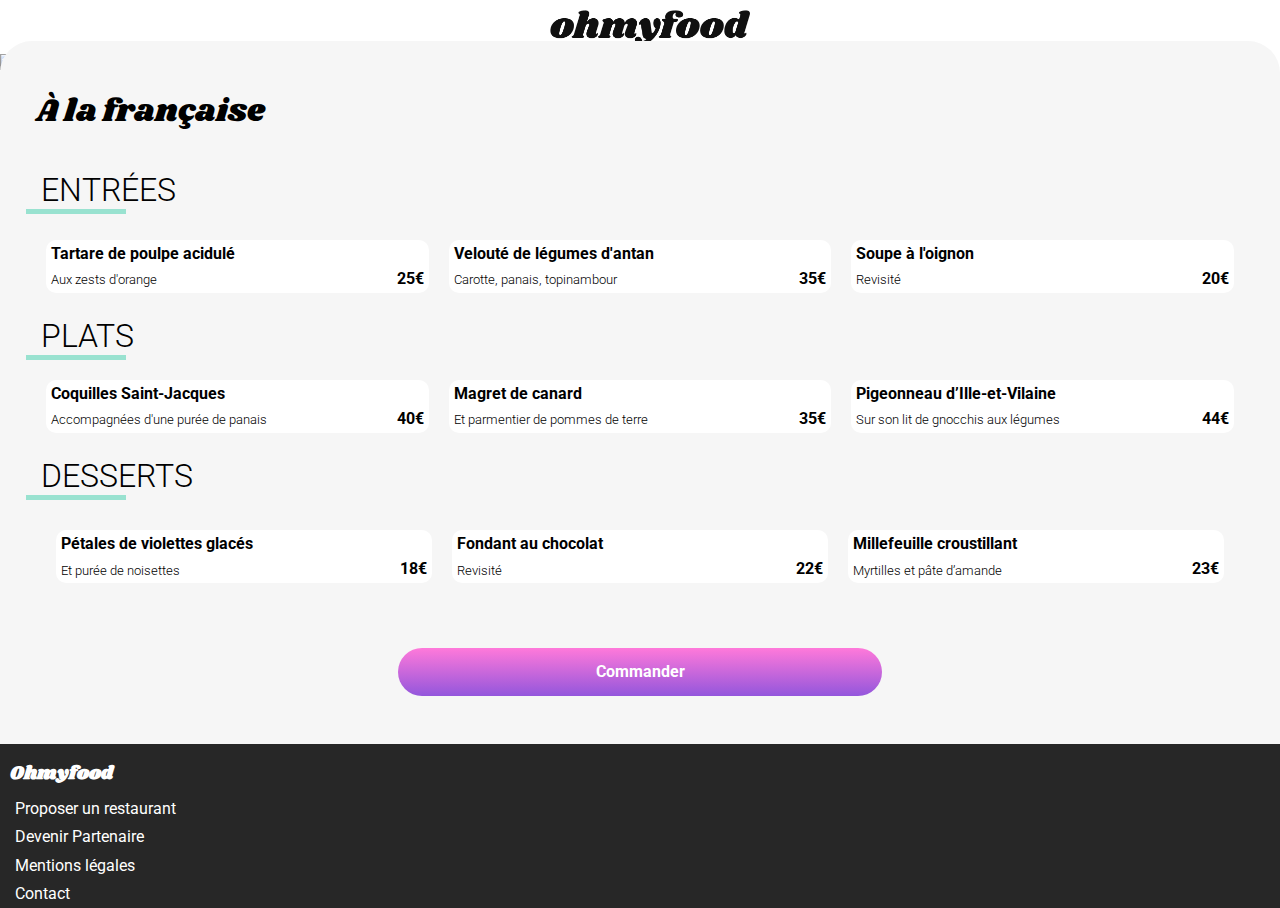
==== A_la_francaise.html @ 0547a81b "changement de repertoire" ====
<!doctype html>
<html lang="fr">

<head>
    <meta charset="UTF-8">
    <meta http-equiv="X-UA-Compatible" content="IE=edge">
    <meta name="viewport" content="width=device-width, initial-scale=1.0">
    <title>Ohmyfood!</title>
    <link rel="stylesheet" href="css/normalize.css">
    <link rel="preconnect" href="https://fonts.googleapis.com">
    <link rel="preconnect" href="https://fonts.gstatic.com" crossorigin>
    <link href="https://fonts.googleapis.com/css2?family=Roboto:wght@100;300;400;500;700&display=swap" rel="stylesheet">
    <link href="https://fonts.googleapis.com/css2?family=Shrikhand&display=swap" rel="stylesheet">
    <link rel="stylesheet" href="css/style.css">
    <link rel="stylesheet" href="https://cdnjs.cloudflare.com/ajax/libs/font-awesome/6.2.0/css/all.min.css"
        integrity="sha512-xh6O/CkQoPOWDdYTDqeRdPCVd1SpvCA9XXcUnZS2FmJNp1coAFzvtCN9BmamE+4aHK8yyUHUSCcJHgXloTyT2A=="
        crossorigin="anonymous" referrerpolicy="no-referrer" />
</head>

<body>
    <header class="header row">
        <div class="row bloc100 mt10">
            <a href="/ohmyfood/index.html"><i class="fa-solid fa-arrow-left homearrow pl20 grey"></i></a>
        <h1 class="center"><img class="logo" id="logo" src="./image/ohmyfoodlogo.png" alt="Logo"></h1>
        </div>
    </header>
    <main class="mb-20">
        
    <!-- titre -->
    <img class="headimg m0" src="/ohmyfood/image/a_la_francaise.jpg" alt="'Restaurant 'A la francaise'">
    <section class="brtop bloc100 m0 bg-grey3 mt-32 position p16">
        
        <section class="menuheader">
            <div class="grid">
                <h1 class="ml20 mb0 restotitle ">À la française
                    <i class="fa-regular fa-heart restocoeur1"></i>
                    <i class="fa-solid fa-heart restocoeur2"></i>
                </h1>
            </div>
        </section>
    <!-- carte -->
        <section class="bg-grey3 p20">

            <!-- Entrée -->
            <div class="mb10 ">
                <p class="strong starter">Entrées</p>
            </div>

        <div class="row2 md-space menucategory1">
            <div class="bloc100 bg-white br-10 mb20 md-bloc33 md-m10 menuitem">
                <div class="menuitem__text">
                    <p class="strong">Tartare de poulpe acidulé</p>
                    <p class="thin2">Aux zests d'orange</p>
                </div>

                <p class="strong menuitem__price">25€</p>
                <div class="menuitem__check">
                    <i class="fa-solid fa-circle-check checkmark"></i>
                </div>
            </div>

            <div class="bloc100 bg-white br-10 mb20 md-bloc33 md-m10 menuitem">
                <div class="menuitem__text">
                    <p class="strong">Velouté de légumes d'antan</p>
                    <p class="thin2">Carotte, panais, topinambour</p>
                </div>

                <p class="strong menuitem__price">35€</p>
                <div class="menuitem__check">
                    <i class="fa-solid fa-circle-check checkmark"></i>
                </div>
            </div>

            <div class="bloc100 bg-white br-10 mb20 md-bloc33 md-m10 menuitem">
                <div class="menuitem__text">
                    <p class="strong">Soupe à l'oignon</p>
                    <p class="thin2">Revisité</p>
                </div>

                <p class="strong menuitem__price">20€</p>
                <div class="menuitem__check">
                    <i class="fa-solid fa-circle-check checkmark"></i>
                </div>
            </div>
        </div>

    <!-- Plats Principaux -->
            <div class="mb10">
                <p class="strong dish">Plats</p>
            </div>

        <div class="row2 md-space menucategory2">

             <div class="bloc100 bg-white br-10 mb20 md-bloc33 md-m10 menuitem">
                <div class="menuitem__text">
                    <p class="strong">Coquilles Saint-Jacques</p>
                    <p class="thin2">Accompagnées d'une purée de panais</p>
                </div>

                <p class="strong menuitem__price">40€</p>
                <div class="menuitem__check">
                    <i class="fa-solid fa-circle-check checkmark"></i>
                </div>
            </div>

            <div class="bloc100 bg-white br-10 mb20 md-bloc33 md-m10 menuitem">
                <div class="menuitem__text">
                    <p class="strong">Magret de canard</p>
                    <p class="thin2">Et parmentier de pommes de terre</p>
                </div>

                <p class="strong menuitem__price">35€</p>
                <div class="menuitem__check">
                    <i class="fa-solid fa-circle-check checkmark"></i>
                </div>
            </div>

            <div class="bloc100 bg-white br-10 mb20 md-bloc33 md-m10 menuitem">
                <div class="menuitem__text">
                    <p class="strong">Pigeonneau d’Ille-et-Vilaine</p>
                    <p class="thin2">Sur son lit de gnocchis aux légumes</p>
                </div>

                <p class="strong menuitem__price">44€</p>
                <div class="menuitem__check">
                    <i class="fa-solid fa-circle-check checkmark"></i>
                </div>
            </div>

        </div>

    <!-- Desserts -->

            <div class="mb10">
                <p class="strong dessert">Desserts</p>
            </div>

        <div class="row2 md-space md-p10 menucategory3  ">

            <div class="bloc100 bg-white br-10 mb20 md-bloc33 md-m10 menuitem">
                <div class="menuitem__text">
                    <p class="strong">Pétales de violettes glacés</p>
                    <p class="thin2">Et purée de noisettes</p>
                </div>

                <p class="strong menuitem__price">18€</p>
                <div class="menuitem__check">
                    <i class="fa-solid fa-circle-check checkmark"></i>
                </div>
            </div>

            <div class="bloc100 bg-white br-10 mb20 md-bloc33 md-m10 menuitem">
                <div class="menuitem__text">
                    <p class="strong">Fondant au chocolat</p>
                    <p class="thin2">Revisité</p>
                </div>

                <p class="strong menuitem__price">22€</p>
                <div class="menuitem__check">
                    <i class="fa-solid fa-circle-check checkmark"></i>
                </div>
            </div>

            <div class="bloc100 bg-white br-10 mb20 md-bloc33 md-m10 menuitem">
                <div class="menuitem__text">
                    <p class="strong">Millefeuille croustillant</p>
                    <p class="thin2">Myrtilles et pâte d’amande</p>
                </div>

                <p class="strong menuitem__price">23€</p>
                <div class="menuitem__check">
                    <i class="fa-solid fa-circle-check checkmark"></i>
                </div>
            </div>

        </div>

            <!-- Bouton Commander -->
            <div class="lieu row mb20">
                <button class=" bloc40 center mt20 gradient br-50 strong">Commander</button>
            </div>
        
            


        </section>
    </section>
    </main>
    <footer class="footer bg-grey4 mt0 pl10">
        <h3>Ohmyfood</h3>
        <a href="#">
            <div class="row">
                <i class="fa-solid fa-utensils"></i>
                <p>Proposer un restaurant</p>
            </div>
        </a>
        <a href="#">
            <div class="row">
                <i class="fa-solid fa-handshake-angle"></i>
                <p>Devenir Partenaire</p>
            </div>
        </a>
        <a href="#">
            <p>Mentions légales</p>
        </a>
        <a href="mailto:ohmyfood.contact@support.com">
            <p>Contact</p>
        </a>
    </footer>
</body>
---- css/style.css ----
*{
    box-sizing: border-box;
    font-family: 'Roboto', sans-serif;
}

/* Media Queries */

/* Format Tablette */

@media screen and (min-width:768px) {
    .row2{
        display: flex !important;
    }
    .md-bloc100{
        width: 100% !important;
    }
    .md-bloc75{
        width: 75% !important;
    }
    .md-bloc50{
        width: 50% !important;
    }
    .md-bloc33{
        width: 33% !important;
    }
    .md-bloc25{
        width: 25% !important;
    }
    .md-nomr{
        margin: 0 !important;
    }
    .md-p10{
        padding: 10px;
    }
    .md-mr0{
        margin-right: 0px;
    }
    .md-space{
        justify-content: space-around;
    }
    .md-center{
        margin: 0 auto !important;
    }
    .md-m10{
        margin: 10px;
    }
}


/* Format Desktop */
@media screen and (min-width:992px) {
    
}

/* --- Animations --- */

 /* animation page accueil */

 /* Loader */

.main {
    /* text-align: center; */
    animation: 3s fadeIn;
    animation-fill-mode: forwards;
    visibility: hidden;
}

#loading {
    display: inline-block;
    width: 50px;
    height: 50px;
    border: 3px solid rgba(0, 0, 0,.3);
    visibility: visible;
    border-radius: 50%;
    border-top-color: rgb(0, 0, 0);
    animation: spin 1s ease-in-out infinite, fadeOut 3s; 
    -webkit-animation: spin 1s ease-in-out infinite, fadeOut 3s;
    animation-fill-mode: forwards;
    /* margin-top: 150px; */
    margin-left: 50%;
    /* position: relative;
    top: 35%; */
}

@keyframes fadeIn {
    99% {
        visibility: hidden;
    }
    100% {
        visibility: visible;
        margin-top: -50px;
    }
}

@keyframes fadeOut {
    99% {
        visibility: visible;
    }
    100% {
        visibility: hidden;
    }
}
@keyframes spin {
to { -webkit-transform: rotate(360deg); }
}
@-webkit-keyframes spin {
to { -webkit-transform: rotate(360deg); }
}

/* animation pages apparition progressive  */

.menucategory1{
    animation: menucategory1 1.5s ease 0s 1 normal forwards;
}
@keyframes menucategory1 {
	0% {
		opacity: 0;
		transform: translateY(50px);
        visibility: hidden;
	}

	100% {
		opacity: 1;
		transform: translateY(0);
        visibility: visible;
	}
}
.menucategory2{
    animation: menucategory2 2.5s ease 0.3s 1 normal forwards;
}
@keyframes menucategory2 {
	0% {
		opacity: 0;
		transform: translateY(50px);
        visibility: hidden;
	}


	100% {
		opacity: 1;
		transform: translateY(0);
        visibility: visible;
	}
}
.menucategory3{
    animation: menucategory3 3.5s ease 0.6s 1 normal forwards;
}
@keyframes menucategory3 {
	0% {
		opacity: 0;
		transform: translateY(50px);
        visibility: hidden;
	}

	100% {
		opacity: 1;
		transform: translateY(0);
        visibility: visible;
	}
}

/* en tete */

h1{
    font-family: 'Shrikhand', cursive;

}
.strong{
    font-weight: bold;
}

.thin{
    font-weight: 300;
}
.thin2{
    font-weight: 300;
    font-size: small;
}

.logo{
    width: 200px;
}

body{
    max-width: 1440px;
    margin: auto;
}

footer a{
    text-decoration: none;
}

button{
    color: white;
    height: 48px;
    width: 230px;
}

button:hover{
    scale: 1.2;
    cursor: pointer;
    filter: brightness(1.15);
}


.fonctionnement{
    box-shadow: 2px 2px 2px gray;
    height: 73px;
    align-items: center;
}

.functioNumb{
    background-color: #9356DC;
    border-radius: 50%;
    width: 32px;
    height: 32px;
    color: white;
    align-items: center;
    justify-content: center;
    position: relative;
    left: -16px;
    padding-left: 10px;
    padding-top: 7px;
    
}


.lieu{
    margin: 0 auto;
    height: 60px;
    margin-top: 15px;
}

.lieu i{
    margin-top: 5px;

}



/* Couleurs */

.purple{
    color: #9356DC;
}
.pink{
    color: #FF79DA;
}
.cyan{
    color: #99E2D0;
}
.grey{
    color: grey;
}


/* Tailles et display de blocs */

.row{
    display: flex;
}
.grid{
    display: grid;
}
.position{
    position: relative;
}
.column{
    flex-direction: column;
}
.aligned{
    text-align: center;
}
.center{
    margin:  auto;
}
.bloc100{
    width: 100%;
}
.bloc85{
    width: 85%;
}
.bloc66{
    width: 66.66%;
}
.bloc50{
    width: 50%;
}
.bloc40{
    width: 40%;
}
.bloc33{
    width: 33.33%;
}
.bloc25{
    width: 25%;
}

/* margin, padding, border radius etc */

.m0{
    margin: 0px;
}
.m10{
    margin: 10px;
}
.m20{
    margin: 20px;
}
.mt-10{
    margin-top: -10px;
}
.mt-20{
    margin-top: -20px;
}
.mt0{
    margin-top: 0px;
}
.mt10{
    margin-top: 10px;
}
.mt20{
    margin-top: 20px;
}
.mt-32{
    margin-top: -32px;
}
.mb-10{
    margin-bottom: -10px;
}
.mb-20{
    margin-bottom: -20px;
}
.mb0{
    margin-bottom: 0px;
}
.mb10{
    margin-bottom: 10px;
}
.mb20{
    margin-bottom: 20px;
}
.mb50{
    margin-bottom: 50px;
}
.ml10{
    margin-left: 10px;
}
.ml20{
    margin-left: 20px;
}
.p0{
    padding: 0px;
}
.p10{
    padding: 10px;
}
.p16{
    padding: 16px;
}
.p20{
    padding: 20px;
}
.pt20{
    padding-top: 20px;
}
/* .pl-10{
    padding-left: -10px;
} */
.pl10{
    padding-left: 10px;
}
.pl20{
    padding-left: 20px;
}
.pr10{
    padding-right: 10px;
}
.pr20{
    padding-right: 10px;
}
.pb20{
    padding-bottom: 20px;
}
.br-50{
    border-radius: 50px;
}
.br-20{
    border-radius: 20px;
}
.br-10{
    border-radius: 10px;
}

.bordtop{
    border-top: 3px solid rgba(128, 128, 128, .1);
}




/* backgrounds couleurs*/

.bg-white{
    background-color: #fff;
}
.bg-grey1{
    background-color: #f3f3f3;
}
.bg-grey2{
    background-color: #fafafa;
}
.bg-grey3{
    background-color: #f6f6f6;
}
.bg-grey4{
    background-color: rgb(39, 39, 39);
}
.bg-purp{
    background-color: rgba(147,86,220, .15);

}
.gradient{
    background: linear-gradient(#FF79DA,#9356DC);
    border: none;
}


/* cartes */

.card{
    /* padding: 5px; */
    height: 300px;
    box-shadow: 2px 2px 2px lightgray;
}

.card__badge{
    background-color: #99e2d0;
    color:#209678;
    font-weight: 700;
    padding: 8px;
    border-radius: 10%;
    position: absolute;
    right: 8px;
    top: 8px;
}
.newbox{
position: relative;
}

/* description de cartes */
.card-body{
    position: relative;
}
.card-body i{
    position: absolute;
    font-size: 32px;
    right: 24px;
    top: 16px;

}
.card h3,p{
    margin: 0;
    padding: 5px;
}

.card img{
    width: 100%;
    height: 220px;
    object-fit: cover;
    border-top-left-radius: 20px;
    border-top-right-radius: 20px;
}

.card a{
    text-decoration: none; 
}

/* Hover de coeurs */

.card-body .fa-solid{
    color: transparent;
    background-image: linear-gradient(#ff79DA,#9356dc);
    background-clip: text;
    -webkit-background-clip: text;
    opacity: 0;
    transition: all 1500ms;
    transform: scale(1.05);
}

.card-body :hover{
    cursor: pointer;
    opacity: 1 !important;
}
.restotitle .fa-solid{
    color: transparent;
    background-image: linear-gradient(#ff79DA,#9356dc);
    background-clip: text;
    -webkit-background-clip: text;
    opacity: 0;
    transition: all 1500ms;
    transform: scale(1.05);
}

.restotitle :hover{
    cursor: pointer;
    opacity: 1 !important;
}

/* footer */

.footer a{
    color: white;
}

.footer h3{
    font-family: 'Shrikhand', cursive;
    color: white;
    padding-top: 20px;
    margin-bottom: 10px;
}



/* pages restau */

.homearrow{
    margin-top: 10px;
    scale: 1.5;
}
.headimg{
    max-height: 360px;
    width: 100%;
    object-fit: cover;
}

.brtop{
    border-radius: 32px 32px 0 0;
}

.heartpos{
    position: sticky;
    right: 800px;
}
.restocoeur1{
    float: right;
    position: absolute;
    right: 1vh;
}
.restocoeur2{
    float: right;
    position: absolute;
    right: 1vh;
}
.menuheader{
    margin-top: 16px;
    margin-bottom: 16px;
    gap: 32px;
    display: grid;
    grid-template-columns: auto auto;
    align-items: center;
}
h1 i{
    float: right;
    position: absolute;
    right: 42px;
    
}
.restotitle{
    font-weight: 300;
}
.starter{
    font-size: 32px;
    margin-bottom: 1rem;
    text-transform: uppercase;
    font-weight: 300;
    position: relative;
}
.starter::after{
    content: "";
    width: 100px;
    height: 5px;
    background-color: #99e2d0;
    position: absolute;
    bottom: 0;
    left: -10px;
}
.dish{
    font-size: 32px;
    margin-bottom: 8px;
    text-transform: uppercase;
    font-weight: 300;
    position: relative;
}
.dish::after{
    content: "";
    width: 100px;
    height: 5px;
    background-color: #99e2d0;
    position: absolute;
    bottom: 0;
    left: -10px;
}
.dessert{
    font-size: 32px;
    margin-bottom: 8px;
    text-transform: uppercase;
    font-weight: 300;
    position: relative;
}
.dessert::after{
    content: "";
    width: 100px;
    height: 5px;
    background-color: #99e2d0;
    position: absolute;
    bottom: 0;
    left: -10px;
}

.cmdbutton{
    align-items: center;
}

/* menu item */

.menuitem{
    display: flex;
}
.menuitem__text{
    overflow: hidden;
}

.menuitem__text>p{
    overflow: hidden;
    white-space: nowrap;
    text-overflow: ellipsis;
}
.menuitem__price{
    margin-left: auto;
    align-items: flex-end;
    display: flex;
}
.menuitem__check{
    background-color: #99E2D0;
    border-radius: 0 10px 10px 0;
    cursor: pointer;
    height: auto;
    opacity: 0;
    width: 0;
    display: flex;
    align-items: center;
    transition: all .5s;
}

.checkmark{
    margin: auto;
}

.menuitem:hover .menuitem__check{
    display: flex;
    opacity: 100%;
    width: 3rem !important;
}

.fa-circle-check{
    color: #f3f3f3;
    scale: 1.6;
    animation: fa-circle-check 2.5s ease 1.5s 1 normal forwards;
}

@keyframes fa-circle-check {
	0% {
		opacity: 0;
		transform: rotate(-540deg) scale(0);
	}

	100% {
		opacity: 1;
		transform: rotate(0) scale(1);
	}
}
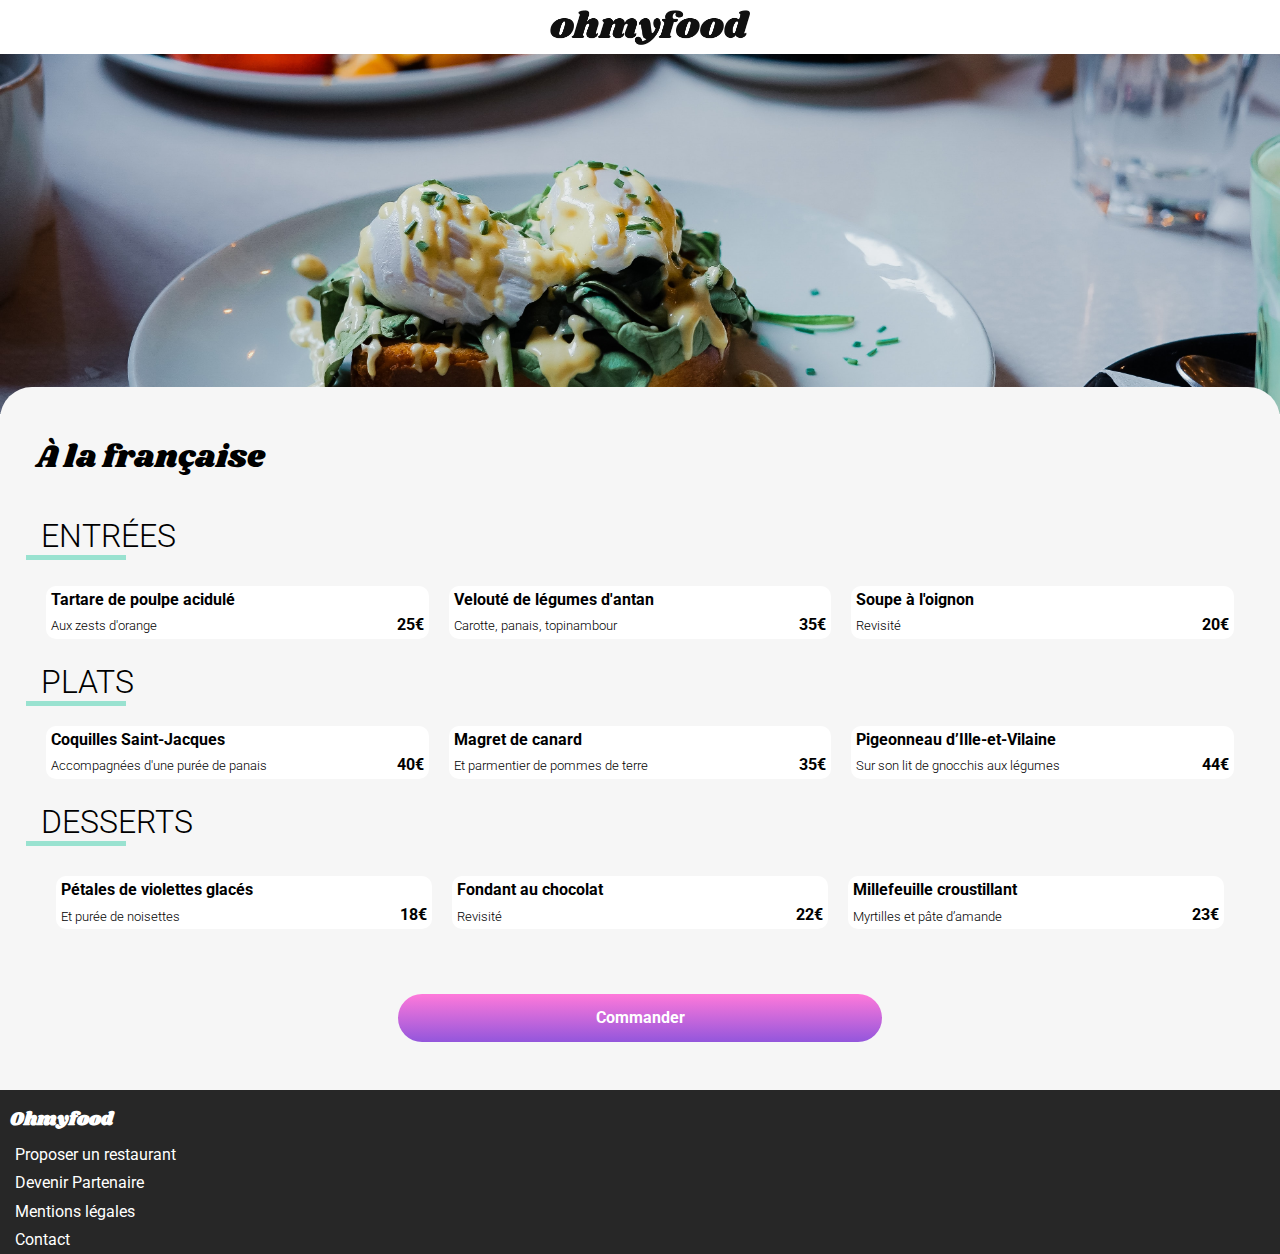
==== commit 008e59b7: "fleche retour & image menus" ====
--- a/A_la_francaise.html
+++ b/A_la_francaise.html
@@ -20,14 +20,14 @@
 <body>
     <header class="header row">
         <div class="row bloc100 mt10">
-            <a href="/ohmyfood/index.html"><i class="fa-solid fa-arrow-left homearrow pl20 grey"></i></a>
+            <a href="index.html"><i class="fa-solid fa-arrow-left homearrow pl20 grey"></i></a>
         <h1 class="center"><img class="logo" id="logo" src="./image/ohmyfoodlogo.png" alt="Logo"></h1>
         </div>
     </header>
     <main class="mb-20">
         
     <!-- titre -->
-    <img class="headimg m0" src="/ohmyfood/image/a_la_francaise.jpg" alt="'Restaurant 'A la francaise'">
+    <img class="headimg m0" src="image/a_la_francaise.jpg" alt="'Restaurant 'A la francaise'">
     <section class="brtop bloc100 m0 bg-grey3 mt-32 position p16">
         
         <section class="menuheader">
